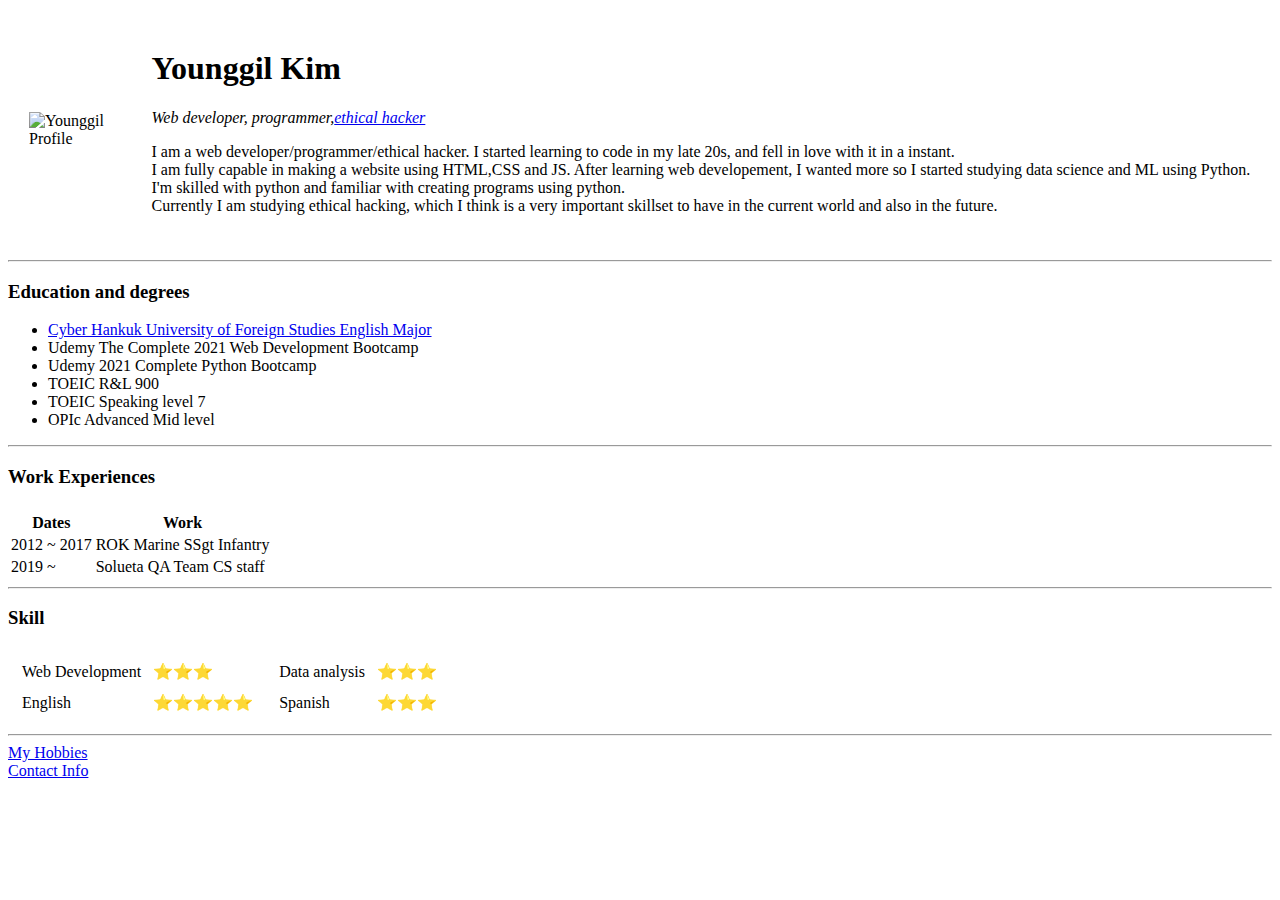
==== index.html @ 2910385e "add initial CS files" ====
<!DOCTYPE html>
<html lang="en">

<head>
    <meta charset="UTF-8">
    <meta name="viewport" content="width=device-width, initial-scale=1.0">
    <meta http-equiv="X-UA-Compatible" content="ie=edge">
    <title>Younggil's Personal Site</title>
</head>

<body>
    <table cellspacing="20">
        <tr>
            <td><img src="profile_circle.png" alt="Younggil Profile" width="190" height="278"></td>
            <td>
                <h1>Younggil Kim</h1>
                <p><em>Web developer, programmer,<a href="https://en.wikipedia.org/wiki/Certified_Ethical_Hacker">ethical hacker</a></em></p>
                <p>I am a web developer/programmer/ethical hacker.
                    I started learning to code in my late 20s, and fell in love with it in a
                    instant.<br /> I am fully capable in making a website using HTML,CSS and JS.
                    After learning web developement, I wanted more so I started studying
                    data science and ML using Python. I'm skilled with python and familiar with creating
                    programs using python. <br />Currently I am studying ethical hacking, which
                    I think is a very important skillset to have in the current world and also in
                    the future.
                </p>
            </td>
        </tr>
    </table>
    <hr />
    <h3>Education and degrees</h3>
    <ul>
        <li><a href="https://www.cufs.ac.kr/index_bottom.jsp">Cyber Hankuk University of Foreign Studies English Major</a></li>
        <li>Udemy The Complete 2021 Web Development Bootcamp</li>
        <li>Udemy 2021 Complete Python Bootcamp</li>
        <li>TOEIC R&L 900</li>
        <li>TOEIC Speaking level 7</li>
        <li>OPIc Advanced Mid level</li>
    </ul>
    <hr>
    <h3>Work Experiences</h3>
    <table>
        <th>
            <tr>
                <th>Dates</th>
                <th>Work</th>
            </tr>
        </th>
        <tb>

        </tb>
        <tf>

        </tf>
        <tr>
            <td>2012 ~ 2017</td>
            <td>ROK Marine SSgt Infantry</td>
        </tr>
        <tr>
            <td>2019 ~ </td>
            <td>Solueta QA Team CS staff</td>
        </tr>
    </table>
    <hr>
    <h3>Skill</h3>
    <table>
        <tr>
            <td>
                <table cellspacing="10">
                    <tr>
                        <td>Web Development</td>
                        <td>⭐⭐⭐</td>
                    </tr>
                    <tr>
                        <td>English</td>
                        <td>⭐⭐⭐⭐⭐</td>
                    </tr>
                </table>
            </td>
            <td>
                <table cellspacing="10">
                    <tr>
                        <td>Data analysis</td>
                        <td>⭐⭐⭐</td>
                    </tr>
                    <tr>
                        <td>Spanish</td>
                        <td>⭐⭐⭐</td>
                    </tr>
                </table>
            </td>
        </tr>
    </table>
    <hr>
    <a href="hobbies.html">My Hobbies</a>
    <br />
    <a href="Contact_info.html">Contact Info</a>
</body>

</html>
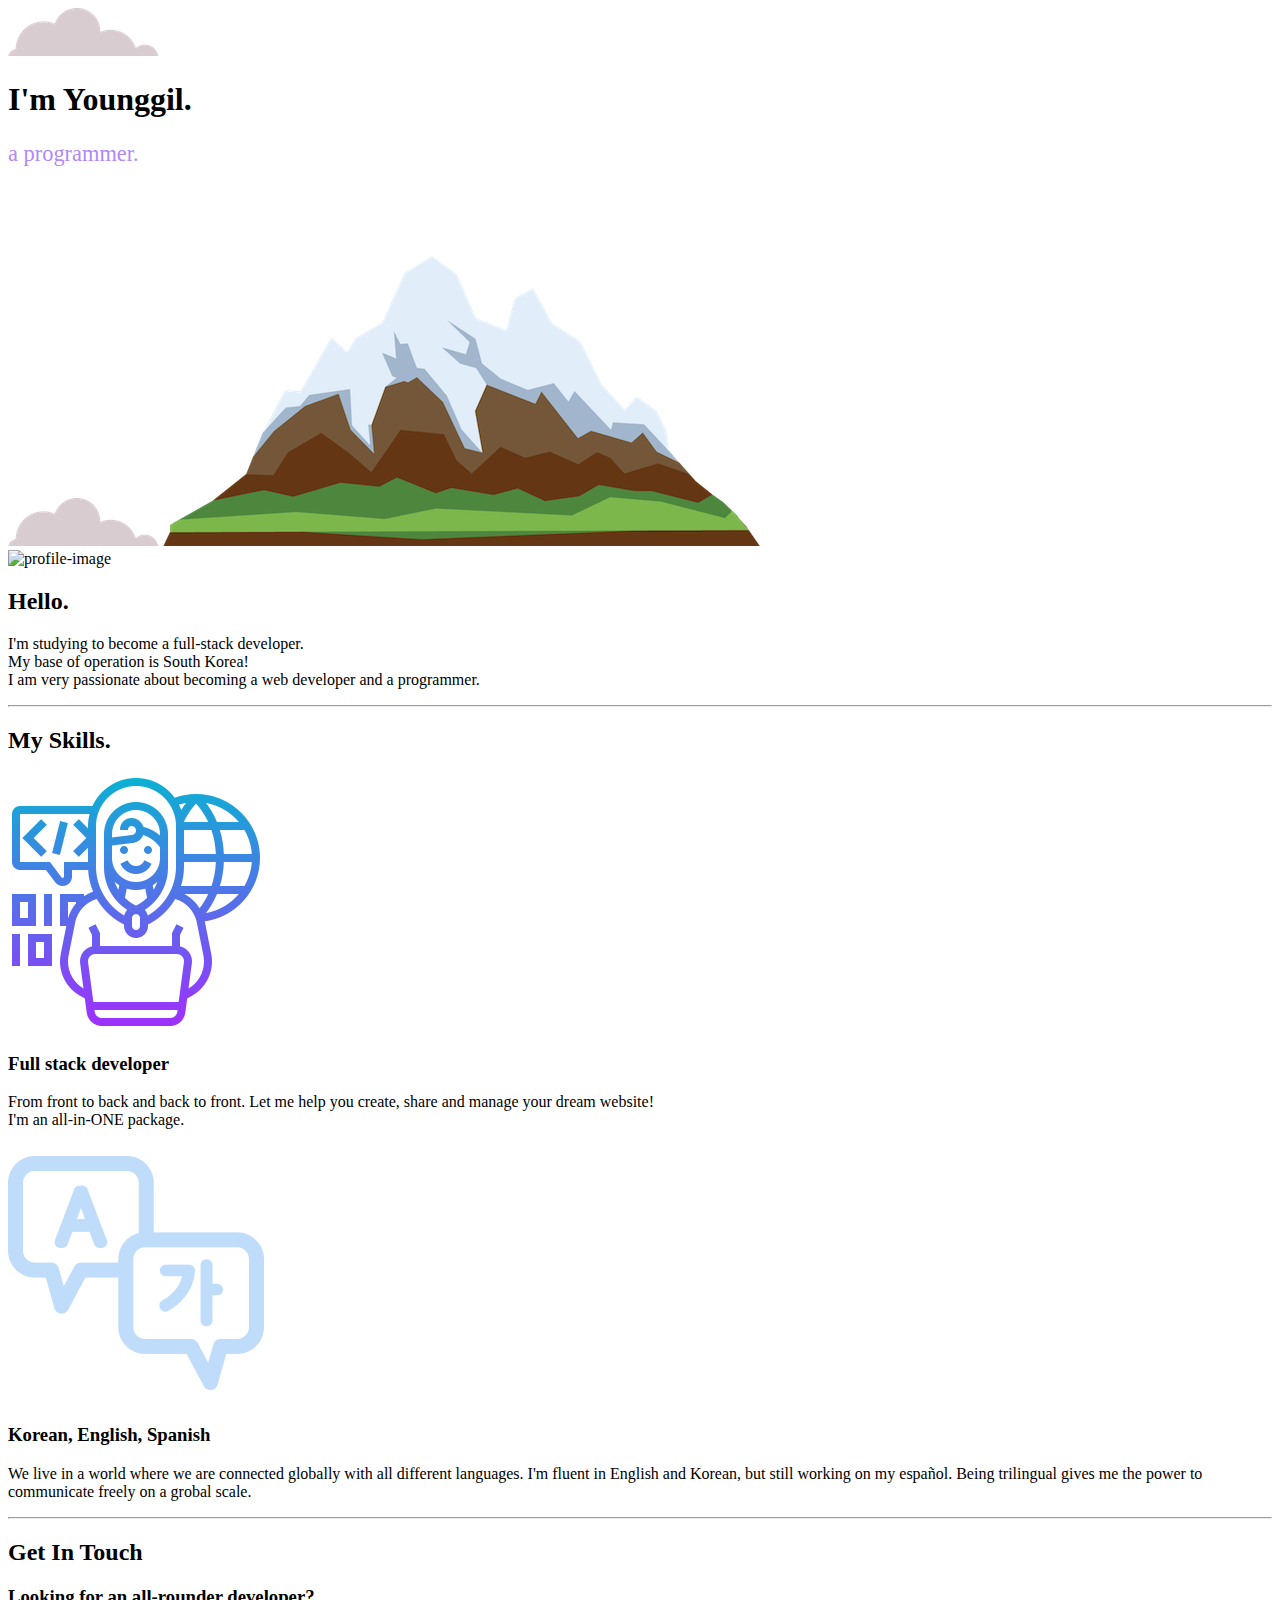
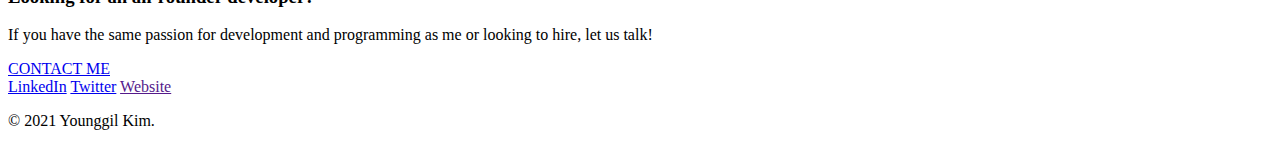
==== commit 48c491fd: "Add files via upload" ====
--- a/index.html
+++ b/index.html
@@ -1,100 +1,63 @@
 <!DOCTYPE html>
-<html lang="en">
+<html lang="en" dir="ltr">
 
 <head>
-    <meta charset="UTF-8">
-    <meta name="viewport" content="width=device-width, initial-scale=1.0">
-    <meta http-equiv="X-UA-Compatible" content="ie=edge">
-    <title>Younggil's Personal Site</title>
+    <meta charset="utf-8">
+    <title>Younggil Kim</title>
+    <link rel="stylesheet" href="css/styles.css">
+    <link rel="icon" type="image/png" sizes="32x32" href="CSS/favicon-32x32.png">
+    <link rel="preconnect" href="https://fonts.gstatic.com">
+    <link href="https://fonts.googleapis.com/css2?family=Merriweather+Sans&family=Montserrat&family=Sacramento&display=swap" rel="stylesheet">
 </head>
 
 <body>
-    <table cellspacing="20">
-        <tr>
-            <td><img src="profile_circle.png" alt="Younggil Profile" width="190" height="278"></td>
-            <td>
-                <h1>Younggil Kim</h1>
-                <p><em>Web developer, programmer,<a href="https://en.wikipedia.org/wiki/Certified_Ethical_Hacker">ethical hacker</a></em></p>
-                <p>I am a web developer/programmer/ethical hacker.
-                    I started learning to code in my late 20s, and fell in love with it in a
-                    instant.<br /> I am fully capable in making a website using HTML,CSS and JS.
-                    After learning web developement, I wanted more so I started studying
-                    data science and ML using Python. I'm skilled with python and familiar with creating
-                    programs using python. <br />Currently I am studying ethical hacking, which
-                    I think is a very important skillset to have in the current world and also in
-                    the future.
-                </p>
-            </td>
-        </tr>
-    </table>
-    <hr />
-    <h3>Education and degrees</h3>
-    <ul>
-        <li><a href="https://www.cufs.ac.kr/index_bottom.jsp">Cyber Hankuk University of Foreign Studies English Major</a></li>
-        <li>Udemy The Complete 2021 Web Development Bootcamp</li>
-        <li>Udemy 2021 Complete Python Bootcamp</li>
-        <li>TOEIC R&L 900</li>
-        <li>TOEIC Speaking level 7</li>
-        <li>OPIc Advanced Mid level</li>
-    </ul>
-    <hr>
-    <h3>Work Experiences</h3>
-    <table>
-        <th>
-            <tr>
-                <th>Dates</th>
-                <th>Work</th>
-            </tr>
-        </th>
-        <tb>
+    <div class="top-container">
+        <img class="top-cloud" src="images/cloud.png" alt="image of cloud">
+        <h1>I'm Younggil.</h1>
+        <p style="font-size:1.4rem; color:#b088f9; font-weight:normal;">a programmer.</p>
+        <img class="bottom-cloud" src="images/cloud.png" alt="cloud-img">
+        <img class="mountain" src="images/mountain.png" alt="mountain-img">
+    </div>
+    <div class="middle-container">
+      <div class="profile">
+        <img class="profile-image" src="images/profile.png" alt="profile-image" style="width: 256px;height: 296px;">
+        <h2>Hello.</h2>
+        <p>I'm studying to become a full-stack developer.
+        <br> My base of operation is South Korea!
+        <br>I am very passionate about becoming a web developer and a programmer.</p>
+      </div>
+      <hr>
+      <div class="skills">
+        <h2>My Skills.</h2>
+        <div class="skill-row">
+          <img class="first-skill" src="images/programing.png" alt="programing-icon">
+          <h3>Full stack developer</h3>
+          <p>From front to back and back to front. Let me help you create, share and manage your dream website!
+          <br>I'm an all-in-ONE package.</p>
+        </div>
+        <div class="skill-row">
+          <img class="second-skill" src="images/languages.png" alt="languages-icon">
+          <h3>Korean, English, Spanish</h3>
+          <p>We live in a world where we are connected globally with all different languages.
+           I'm fluent in English and Korean, but still working on my español.
+          Being trilingual gives me the power to communicate freely on a grobal scale.</p>
+        </div>
+      </div>
+      <hr>
+      <div class="contact-me">
+        <h2>Get In Touch</h2>
+        <h3>Looking for an all-rounder developer?</h3>
+        <p class="contact-message">If you have the same passion for development and programming as me or looking to hire, let us talk!</p>
+        <a href="mailto:jazzlife132@gmail.com" class="btn">CONTACT ME</a>
+      </div>
+    </div>
+    <div class="bottom-container">
+      <a class="footer-link" href="https://www.linkedin.com/">LinkedIn</a>
+      <a class="footer-link" href="https://twitter.com/">Twitter</a>
+      <a class="footer-link" href="">Website</a>
+      <p class="copyright">© 2021 Younggil Kim.</p>
+    </div>
 
-        </tb>
-        <tf>
-
-        </tf>
-        <tr>
-            <td>2012 ~ 2017</td>
-            <td>ROK Marine SSgt Infantry</td>
-        </tr>
-        <tr>
-            <td>2019 ~ </td>
-            <td>Solueta QA Team CS staff</td>
-        </tr>
-    </table>
-    <hr>
-    <h3>Skill</h3>
-    <table>
-        <tr>
-            <td>
-                <table cellspacing="10">
-                    <tr>
-                        <td>Web Development</td>
-                        <td>⭐⭐⭐</td>
-                    </tr>
-                    <tr>
-                        <td>English</td>
-                        <td>⭐⭐⭐⭐⭐</td>
-                    </tr>
-                </table>
-            </td>
-            <td>
-                <table cellspacing="10">
-                    <tr>
-                        <td>Data analysis</td>
-                        <td>⭐⭐⭐</td>
-                    </tr>
-                    <tr>
-                        <td>Spanish</td>
-                        <td>⭐⭐⭐</td>
-                    </tr>
-                </table>
-            </td>
-        </tr>
-    </table>
-    <hr>
-    <a href="hobbies.html">My Hobbies</a>
-    <br />
-    <a href="Contact_info.html">Contact Info</a>
 </body>
 
 </html>
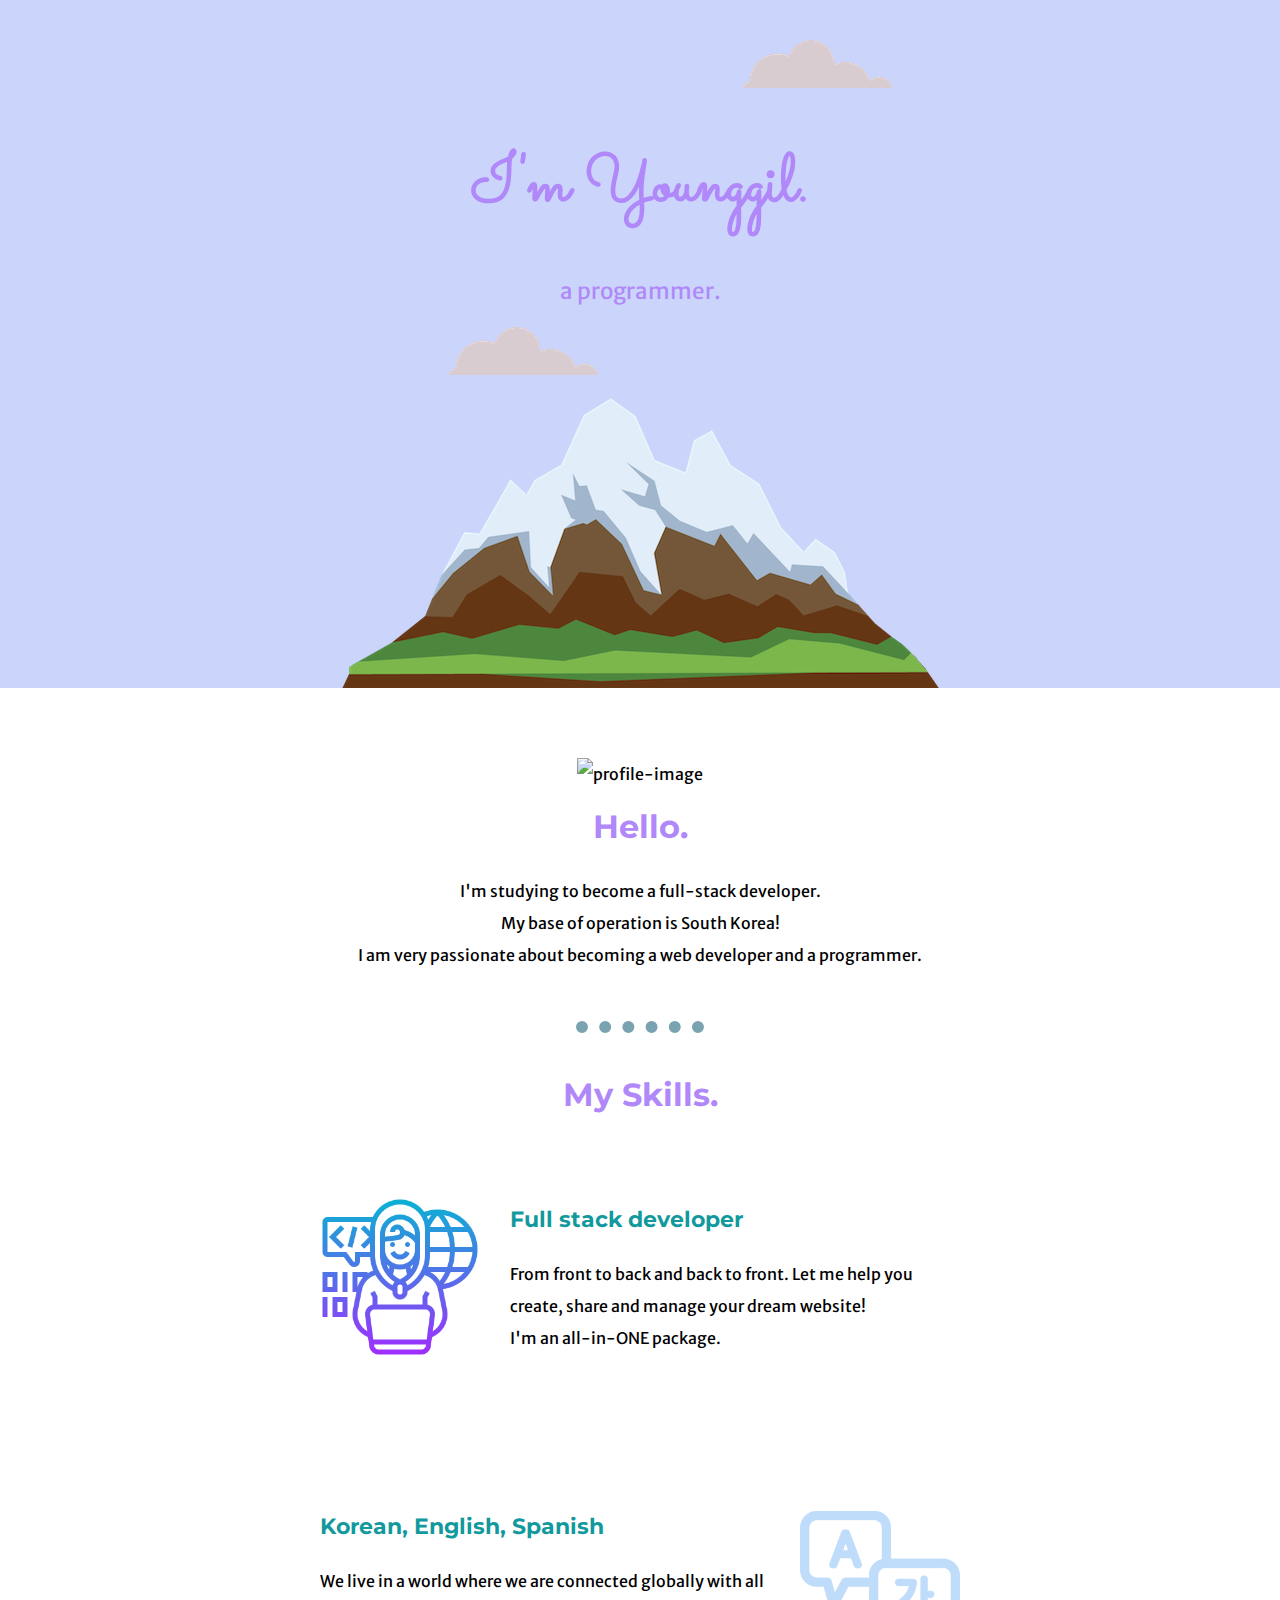
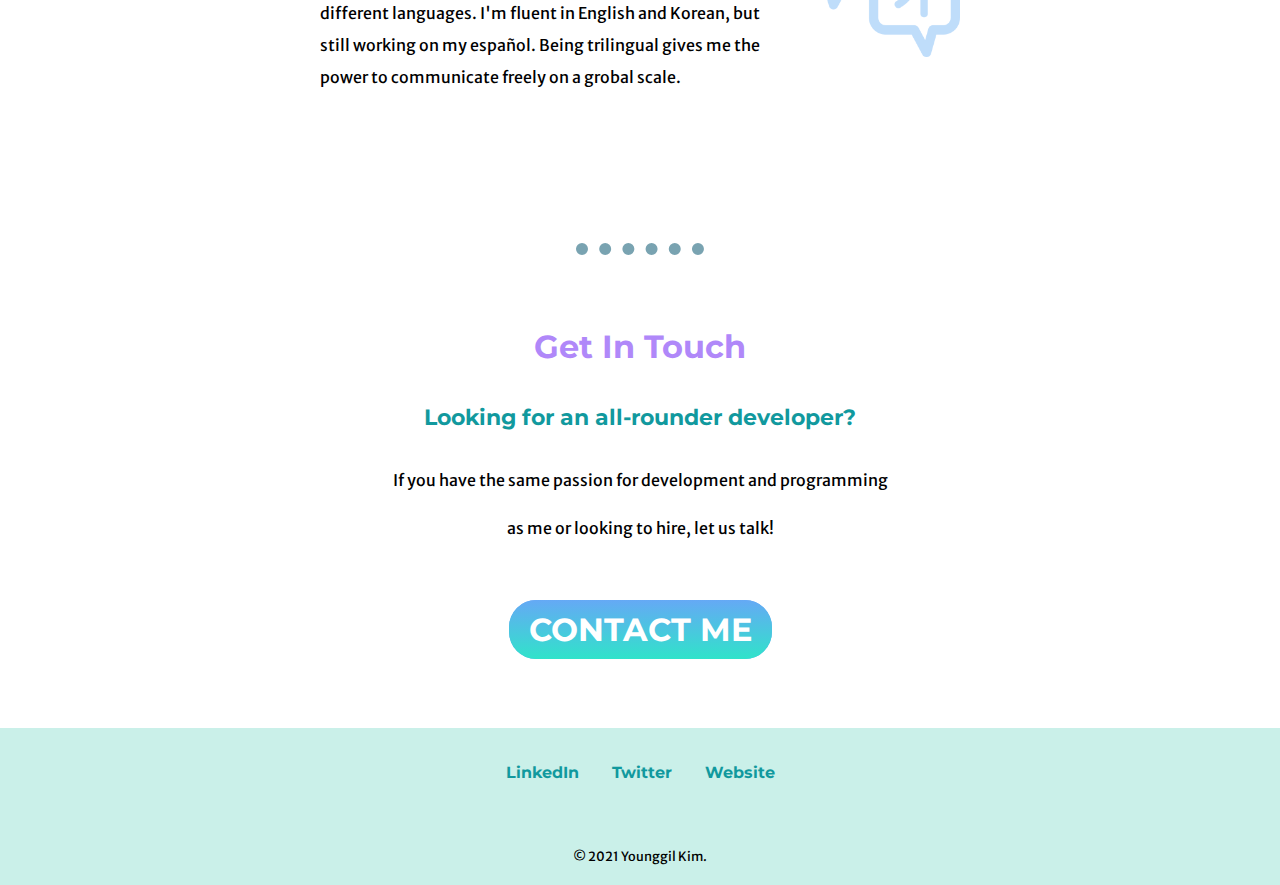
==== commit 34113eb7: "Update index.html" ====
--- a/index.html
+++ b/index.html
@@ -4,7 +4,7 @@
 <head>
     <meta charset="utf-8">
     <title>Younggil Kim</title>
-    <link rel="stylesheet" href="css/styles.css">
+    <link rel="stylesheet" href="CSS/styles.css">
     <link rel="icon" type="image/png" sizes="32x32" href="CSS/favicon-32x32.png">
     <link rel="preconnect" href="https://fonts.gstatic.com">
     <link href="https://fonts.googleapis.com/css2?family=Merriweather+Sans&family=Montserrat&family=Sacramento&display=swap" rel="stylesheet">
--- a/CSS/styles.css
+++ b/CSS/styles.css
@@ -0,0 +1,150 @@
+body {
+    margin: 0;
+    text-align: center;
+    font-family: 'Merriweather Sans', sans-serif;
+
+}
+
+h1 {
+    margin: 20px auto 10px auto;
+    font-family: 'Sacramento', cursive;
+    font-size: 4.2rem;
+    color: #b088f9;
+    line-height: 2;
+}
+
+h2 {
+    margin: 5px auto 5px auto;
+    font-family: 'Montserrat', sans-serif;
+    color: #b088f9;
+    font-size: 2rem;
+    line-height: 2;
+}
+
+h3 {
+    font-family: 'Montserrat', sans-serif;
+    color: #11999E;
+    margin: 5px auto 5px;
+    font-size: 1.4rem;
+}
+
+hr{
+    border: 0;
+    border-top: 12px dotted #79a3b1;
+    width: 10%;
+}
+
+a{
+    color: #11999E;
+    text-decoration: none;
+    font-family: 'Montserrat', sans-serif;
+    font-weight: bold;
+    margin: 0 15px;
+}
+
+a:hover{
+    color: #ff2e63;
+}
+/* Class selector */
+.top-container {
+    background-color: #98acf880;
+    position: relative;
+    padding-top: 100px;
+}
+
+.middle-container {
+    margin: 70px auto 50px auto;
+}
+
+.bottom-container {
+    margin-top: 50px;
+    padding-top: 20px;
+    padding-bottom: 10px;
+    background-color: #95e1d380;
+    line-height: 3;
+    height: auto;
+}
+.mountain{
+    margin: 0;
+    padding: 0;
+    position: relative;
+    top: 4px;
+}
+.top-cloud {
+    position: absolute;
+    top: 40px;
+    left: 58%;
+}
+
+.bottom-cloud {
+    position: absolute;
+    left: 35%;
+}
+.profile {
+    margin: 20px auto 50px;
+    line-height: 2;
+    width: 50%;
+
+}
+.skills{
+    margin-top: 30px;
+}
+.first-skill{
+    margin-right: 30px;
+    width: 25%;
+    float: left;
+}
+.second-skill{
+    margin-left: 10px;
+    width: 25%;
+    float: right;
+}
+.skill-row{
+    width: 50%;
+    margin: 70px auto 150px auto;
+    text-align: left;
+    line-height: 2;
+
+}
+.contact-message{
+    width: 40%;
+    margin: 0 auto 30px auto;
+}
+.contact-me{
+    margin-top: 60px;
+    line-height: 3;
+}
+
+.btn {
+   background: #65A9F5;
+   background-image: -webkit-linear-gradient(top, #65A9F5, #30E3CA);
+   background-image: -moz-linear-gradient(top, #65A9F5, #30E3CA);
+   background-image: -ms-linear-gradient(top, #65A9F5, #30E3CA);
+   background-image: -o-linear-gradient(top, #65A9F5, #30E3CA);
+   background-image: -webkit-gradient(to bottom, #65A9F5, #30E3CA);
+   -webkit-border-radius: 27px;
+   -moz-border-radius: 27px;
+   border-radius: 27px;
+   color: #FFFFFF;
+   font-family: 'Montserrat', sans-serif;
+   font-size: 32px;
+   padding: 10px 20px 10px 20px;
+   text-decoration: none;
+}
+.btn:hover {
+   background: #FCE38A;
+   color: #FFFFFF;
+   background-image: -webkit-linear-gradient(top, #FCE38A, #70F565);
+   background-image: -moz-linear-gradient(top, #FCE38A, #70F565);
+   background-image: -ms-linear-gradient(top, #FCE38A, #70F565);
+   background-image: -o-linear-gradient(top, #FCE38A, #70F565);
+   background-image: -webkit-gradient(to bottom, #FCE38A, #70F565);
+   -webkit-border-radius: 27px;
+   -moz-border-radius: 27px;
+   border-radius: 27px;
+   text-decoration: none;
+}
+.copyright{
+    margin: 40px auto 0;
+    font-size: .8rem;
+}
